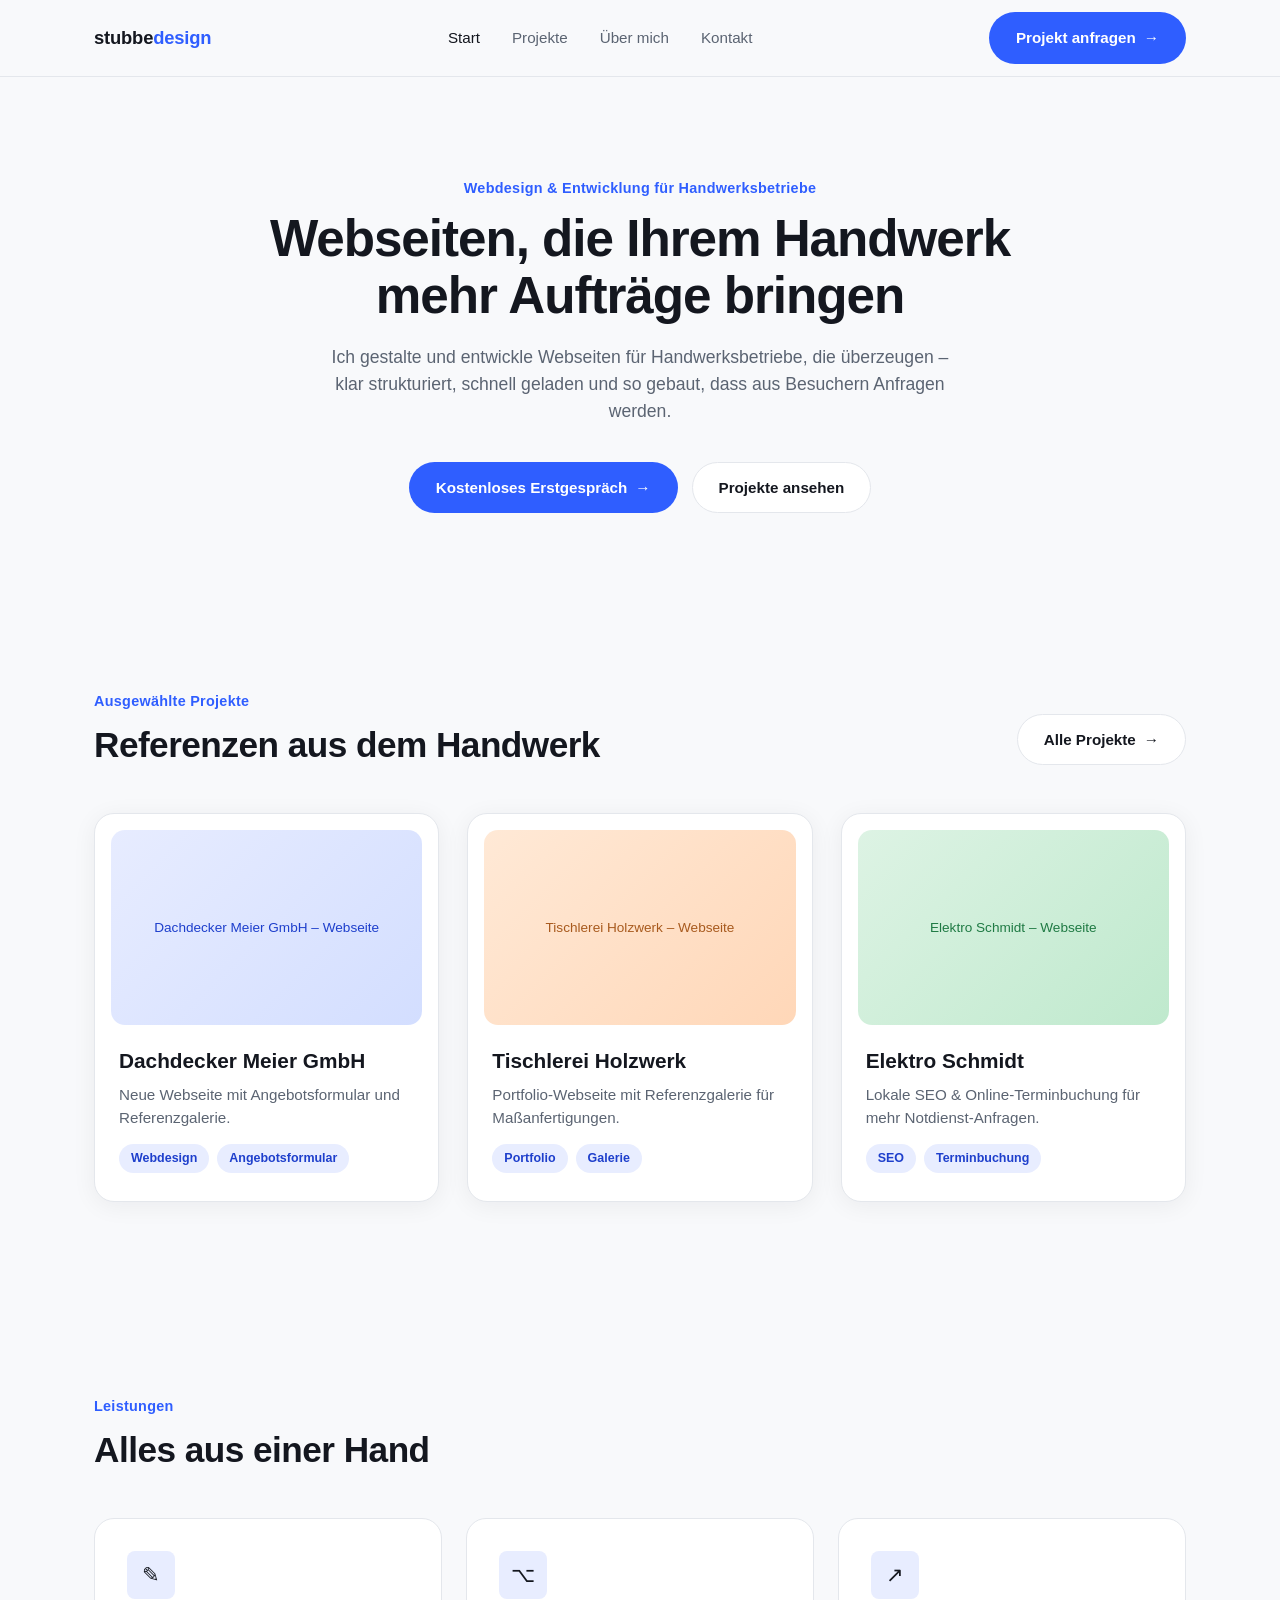
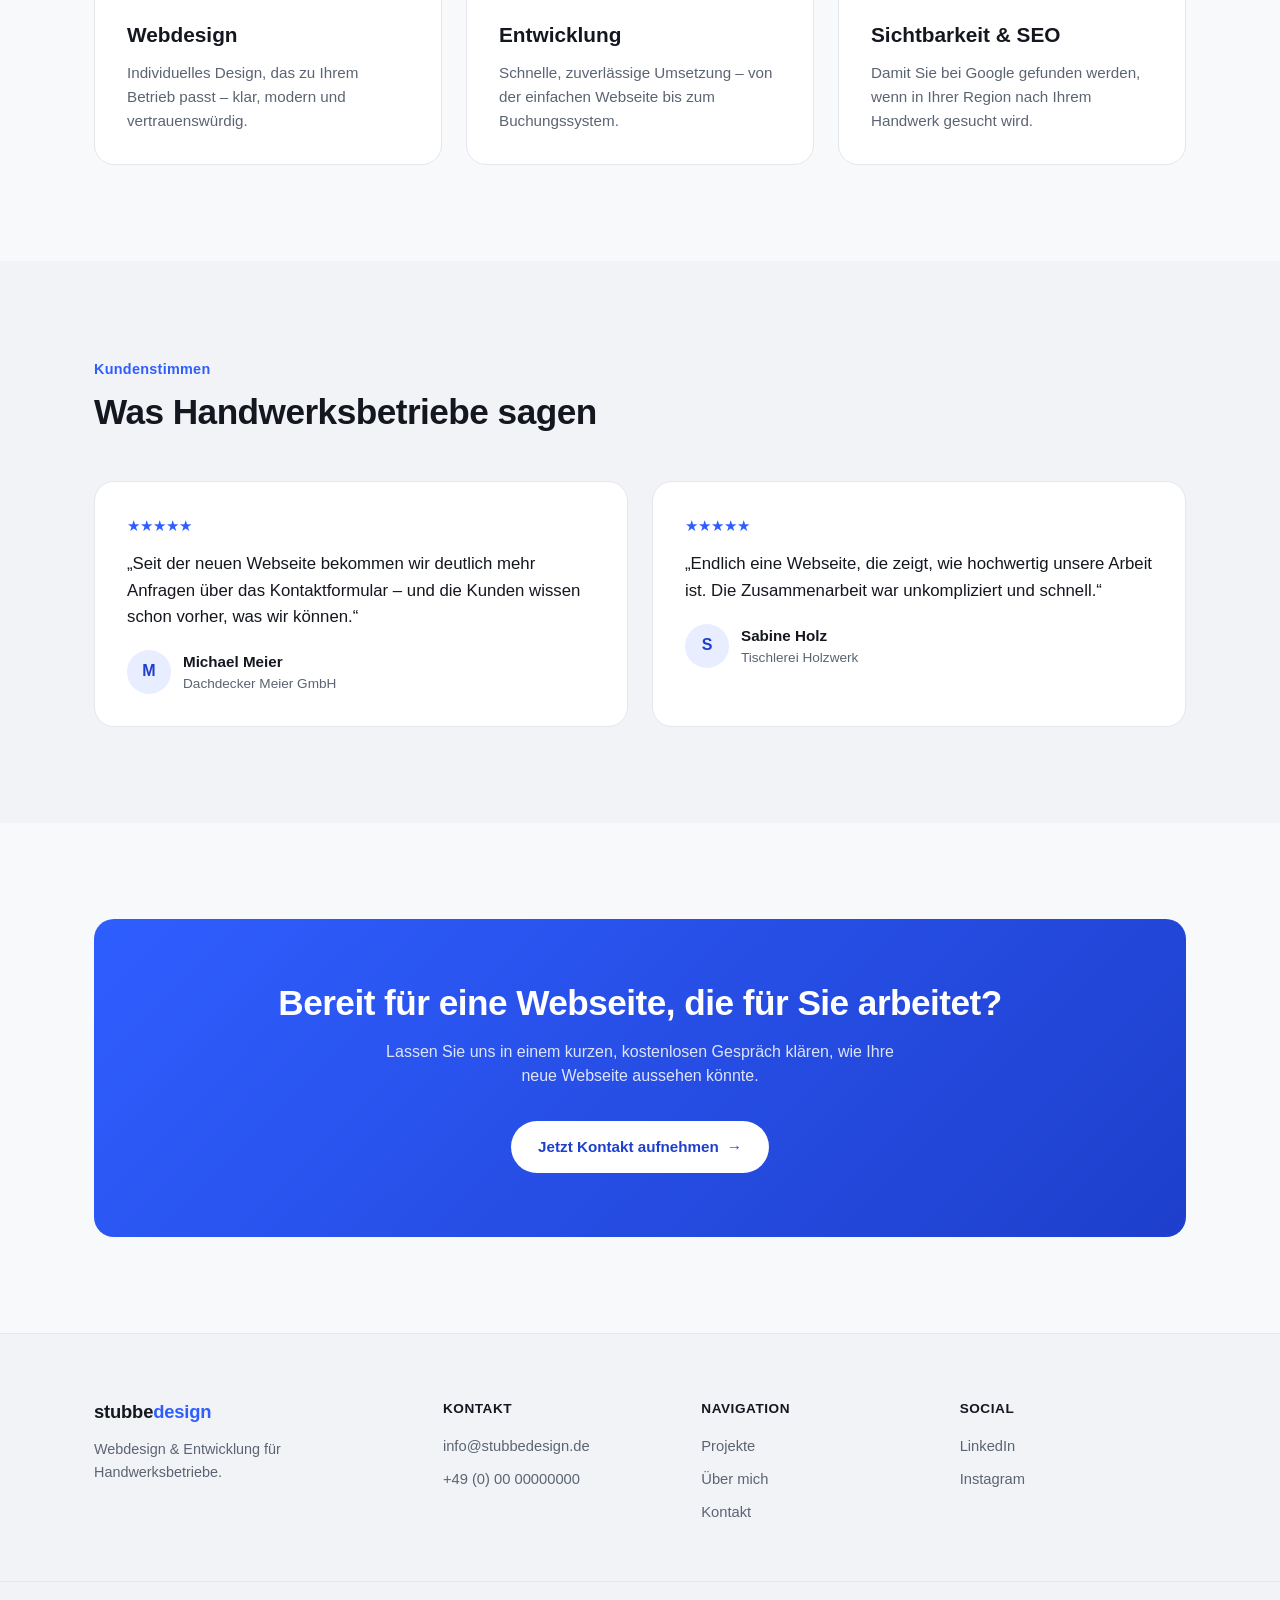
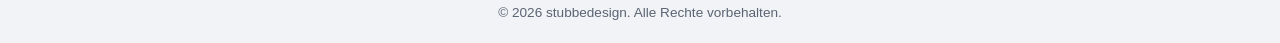
==== index.html @ 32502bb5 "Add personal portfolio website for Handwerksbetriebe Static multi-page site (Start, Projekte, Über m" ====
<!DOCTYPE html>
<html lang="de">
<head>
  <meta charset="UTF-8" />
  <meta name="viewport" content="width=device-width, initial-scale=1.0" />
  <title>stubbedesign – Webdesign & Entwicklung für Handwerksbetriebe</title>
  <meta name="description" content="Ich entwickle Webseiten, die Handwerksbetrieben mehr Anfragen und Sichtbarkeit bringen – modern, schnell und auf Ihr Handwerk zugeschnitten." />
  <link rel="stylesheet" href="css/style.css" />
</head>
<body>

  <header class="site-header">
    <div class="container header-inner">
      <a href="index.html" class="logo">stubbe<span>design</span></a>
      <nav class="main-nav" id="main-nav">
        <a href="index.html" class="active">Start</a>
        <a href="projekte.html">Projekte</a>
        <a href="ueber-mich.html">Über mich</a>
        <a href="kontakt.html">Kontakt</a>
      </nav>
      <div class="header-actions">
        <a href="kontakt.html" class="btn btn-primary btn-nav">Projekt anfragen <span class="arrow">→</span></a>
        <button class="nav-toggle" id="nav-toggle" aria-label="Menü öffnen" aria-expanded="false">
          <span></span><span></span><span></span>
        </button>
      </div>
    </div>
  </header>

  <main>

    <section class="hero">
      <div class="container">
        <span class="eyebrow">Webdesign & Entwicklung für Handwerksbetriebe</span>
        <h1>Webseiten, die Ihrem Handwerk mehr Aufträge bringen</h1>
        <p class="section-lead">
          Ich gestalte und entwickle Webseiten für Handwerksbetriebe, die überzeugen –
          klar strukturiert, schnell geladen und so gebaut, dass aus Besuchern Anfragen werden.
        </p>
        <div class="hero-actions">
          <a href="kontakt.html" class="btn btn-primary">Kostenloses Erstgespräch <span class="arrow">→</span></a>
          <a href="projekte.html" class="btn btn-secondary">Projekte ansehen</a>
        </div>
      </div>
    </section>

    <section class="portfolio">
      <div class="container">
        <div class="section-head">
          <div>
            <span class="eyebrow">Ausgewählte Projekte</span>
            <h2>Referenzen aus dem Handwerk</h2>
          </div>
          <a href="projekte.html" class="btn btn-secondary">Alle Projekte <span class="arrow">→</span></a>
        </div>

        <div class="portfolio-grid">
          <a class="project-card" href="projekte/dachdecker-meier.html">
            <div class="img-placeholder">Dachdecker Meier GmbH – Webseite</div>
            <div class="project-card-body">
              <h3>Dachdecker Meier GmbH</h3>
              <p>Neue Webseite mit Angebotsformular und Referenzgalerie.</p>
              <div class="tags"><span class="tag">Webdesign</span><span class="tag">Angebotsformular</span></div>
            </div>
          </a>
          <a class="project-card" href="projekte/tischlerei-holzwerk.html">
            <div class="img-placeholder v2">Tischlerei Holzwerk – Webseite</div>
            <div class="project-card-body">
              <h3>Tischlerei Holzwerk</h3>
              <p>Portfolio-Webseite mit Referenzgalerie für Maßanfertigungen.</p>
              <div class="tags"><span class="tag">Portfolio</span><span class="tag">Galerie</span></div>
            </div>
          </a>
          <a class="project-card" href="projekte/elektro-schmidt.html">
            <div class="img-placeholder v3">Elektro Schmidt – Webseite</div>
            <div class="project-card-body">
              <h3>Elektro Schmidt</h3>
              <p>Lokale SEO & Online-Terminbuchung für mehr Notdienst-Anfragen.</p>
              <div class="tags"><span class="tag">SEO</span><span class="tag">Terminbuchung</span></div>
            </div>
          </a>
        </div>
      </div>
    </section>

    <section class="services">
      <div class="container">
        <span class="eyebrow">Leistungen</span>
        <h2>Alles aus einer Hand</h2>
        <div class="services-grid">
          <div class="service-card">
            <div class="service-icon">✎</div>
            <h3>Webdesign</h3>
            <p>Individuelles Design, das zu Ihrem Betrieb passt – klar, modern und vertrauenswürdig.</p>
          </div>
          <div class="service-card">
            <div class="service-icon">⌥</div>
            <h3>Entwicklung</h3>
            <p>Schnelle, zuverlässige Umsetzung – von der einfachen Webseite bis zum Buchungssystem.</p>
          </div>
          <div class="service-card">
            <div class="service-icon">↗</div>
            <h3>Sichtbarkeit & SEO</h3>
            <p>Damit Sie bei Google gefunden werden, wenn in Ihrer Region nach Ihrem Handwerk gesucht wird.</p>
          </div>
        </div>
      </div>
    </section>

    <section class="testimonial-section">
      <div class="container">
        <span class="eyebrow">Kundenstimmen</span>
        <h2>Was Handwerksbetriebe sagen</h2>
        <div class="testimonial-grid">
          <div class="testimonial-card">
            <div class="testimonial-stars">★★★★★</div>
            <p class="testimonial-quote">„Seit der neuen Webseite bekommen wir deutlich mehr Anfragen über das Kontaktformular – und die Kunden wissen schon vorher, was wir können.“</p>
            <div class="testimonial-author">
              <div class="author-avatar">M</div>
              <div>
                <div class="author-name">Michael Meier</div>
                <div class="author-role">Dachdecker Meier GmbH</div>
              </div>
            </div>
          </div>
          <div class="testimonial-card">
            <div class="testimonial-stars">★★★★★</div>
            <p class="testimonial-quote">„Endlich eine Webseite, die zeigt, wie hochwertig unsere Arbeit ist. Die Zusammenarbeit war unkompliziert und schnell.“</p>
            <div class="testimonial-author">
              <div class="author-avatar">S</div>
              <div>
                <div class="author-name">Sabine Holz</div>
                <div class="author-role">Tischlerei Holzwerk</div>
              </div>
            </div>
          </div>
        </div>
      </div>
    </section>

    <section class="cta">
      <div class="container">
        <div class="cta-banner">
          <h2>Bereit für eine Webseite, die für Sie arbeitet?</h2>
          <p>Lassen Sie uns in einem kurzen, kostenlosen Gespräch klären, wie Ihre neue Webseite aussehen könnte.</p>
          <a href="kontakt.html" class="btn btn-primary">Jetzt Kontakt aufnehmen <span class="arrow">→</span></a>
        </div>
      </div>
    </section>

  </main>

  <footer class="site-footer">
    <div class="container footer-inner">
      <div class="footer-brand">
        <a href="index.html" class="logo">stubbe<span>design</span></a>
        <p>Webdesign & Entwicklung für Handwerksbetriebe.</p>
      </div>
      <div class="footer-col">
        <h4>Kontakt</h4>
        <p><a href="mailto:info@stubbedesign.de">info@stubbedesign.de</a></p>
        <p><a href="tel:+4900000000">+49 (0) 00 00000000</a></p>
      </div>
      <div class="footer-col">
        <h4>Navigation</h4>
        <p><a href="projekte.html">Projekte</a></p>
        <p><a href="ueber-mich.html">Über mich</a></p>
        <p><a href="kontakt.html">Kontakt</a></p>
      </div>
      <div class="footer-col">
        <h4>Social</h4>
        <p><a href="#">LinkedIn</a></p>
        <p><a href="#">Instagram</a></p>
      </div>
    </div>
    <div class="footer-bottom">
      <p>© 2026 stubbedesign. Alle Rechte vorbehalten.</p>
    </div>
  </footer>

  <script src="js/main.js"></script>
</body>
</html>
---- css/style.css ----
/* ---------- Reset & Variables ---------- */
*, *::before, *::after { box-sizing: border-box; }
html, body { margin: 0; padding: 0; }
body {
  font-family: -apple-system, BlinkMacSystemFont, "Segoe UI", Inter, Roboto, Helvetica, Arial, sans-serif;
  color: var(--color-text);
  background: var(--color-bg);
  line-height: 1.55;
  -webkit-font-smoothing: antialiased;
}
img { max-width: 100%; display: block; }
a { color: inherit; text-decoration: none; }
ul { list-style: none; margin: 0; padding: 0; }
h1, h2, h3, h4, p { margin: 0; }

:root {
  --color-bg: #f8f9fb;
  --color-bg-alt: #f1f3f7;
  --color-surface: #ffffff;
  --color-text: #14171f;
  --color-text-muted: #5b6472;
  --color-accent: #2f5eff;
  --color-accent-dark: #1e3fcc;
  --color-accent-soft: #e8edff;
  --color-border: #e4e7ec;
  --radius-lg: 20px;
  --radius-md: 14px;
  --radius-sm: 8px;
  --shadow-card: 0 4px 24px rgba(20, 23, 31, 0.06);
  --shadow-card-hover: 0 10px 32px rgba(20, 23, 31, 0.1);
  --container-width: 1140px;
}

.container {
  width: 100%;
  max-width: var(--container-width);
  margin: 0 auto;
  padding: 0 24px;
}

section { padding: 96px 0; }
@media (max-width: 768px) {
  section { padding: 64px 0; }
}

.eyebrow {
  display: inline-block;
  color: var(--color-accent);
  font-weight: 600;
  font-size: 0.9rem;
  letter-spacing: 0.02em;
  margin-bottom: 12px;
}

h1 { font-size: 3.2rem; font-weight: 800; letter-spacing: -0.02em; line-height: 1.1; }
h2 { font-size: 2.2rem; font-weight: 800; letter-spacing: -0.015em; line-height: 1.15; }
h3 { font-size: 1.3rem; font-weight: 700; }
.section-lead {
  color: var(--color-text-muted);
  font-size: 1.1rem;
  max-width: 640px;
}
@media (max-width: 768px) {
  h1 { font-size: 2.2rem; }
  h2 { font-size: 1.7rem; }
}

/* ---------- Buttons ---------- */
.btn {
  display: inline-flex;
  align-items: center;
  gap: 8px;
  padding: 13px 26px;
  border-radius: 999px;
  font-weight: 600;
  font-size: 0.95rem;
  border: 1px solid transparent;
  cursor: pointer;
  transition: transform 0.15s ease, box-shadow 0.15s ease, background 0.15s ease;
}
.btn-primary {
  background: var(--color-accent);
  color: #fff;
}
.btn-primary:hover { background: var(--color-accent-dark); transform: translateY(-1px); }
.btn-secondary {
  background: var(--color-surface);
  color: var(--color-text);
  border-color: var(--color-border);
}
.btn-secondary:hover { border-color: var(--color-accent); color: var(--color-accent); }
.btn .arrow { transition: transform 0.15s ease; }
.btn:hover .arrow { transform: translateX(3px); }

/* ---------- Header ---------- */
.site-header {
  position: sticky;
  top: 0;
  z-index: 50;
  background: rgba(248, 249, 251, 0.92);
  backdrop-filter: blur(8px);
  border-bottom: 1px solid var(--color-border);
}
.header-inner {
  display: flex;
  align-items: center;
  justify-content: space-between;
  gap: 24px;
  height: 76px;
}
.logo {
  font-size: 1.15rem;
  font-weight: 800;
  letter-spacing: -0.01em;
}
.logo span { color: var(--color-accent); }
.main-nav {
  display: flex;
  gap: 32px;
  align-items: center;
}
.main-nav a {
  font-weight: 500;
  color: var(--color-text-muted);
  font-size: 0.95rem;
  transition: color 0.15s ease;
}
.main-nav a:hover, .main-nav a.active { color: var(--color-text); }
.header-actions { display: flex; align-items: center; gap: 16px; }
.nav-toggle {
  display: none;
  flex-direction: column;
  gap: 5px;
  background: none;
  border: none;
  padding: 8px;
  cursor: pointer;
}
.nav-toggle span {
  width: 22px;
  height: 2px;
  background: var(--color-text);
  border-radius: 2px;
}

@media (max-width: 860px) {
  .main-nav {
    position: absolute;
    top: 76px;
    left: 0;
    right: 0;
    background: var(--color-surface);
    border-bottom: 1px solid var(--color-border);
    flex-direction: column;
    align-items: flex-start;
    padding: 20px 24px;
    gap: 18px;
    display: none;
  }
  .main-nav.open { display: flex; }
  .nav-toggle { display: flex; }
  .btn-nav { display: none; }
}

/* ---------- Hero ---------- */
.hero {
  padding: 100px 0 80px;
  text-align: center;
}
.hero .eyebrow { display: block; }
.hero h1 { max-width: 780px; margin: 0 auto 20px; }
.hero .section-lead { margin: 0 auto 36px; text-align: center; }
.hero-actions {
  display: flex;
  gap: 14px;
  justify-content: center;
  flex-wrap: wrap;
}
.hero-page {
  padding: 72px 0 56px;
  text-align: left;
}
.hero-page h1 { max-width: 720px; }

/* ---------- Placeholder images ---------- */
.img-placeholder {
  aspect-ratio: 16 / 10;
  border-radius: var(--radius-md);
  background: linear-gradient(135deg, #e7ecff, #d3deff);
  display: flex;
  align-items: center;
  justify-content: center;
  text-align: center;
  padding: 16px;
  color: var(--color-accent-dark);
  font-size: 0.85rem;
  font-weight: 500;
  position: relative;
  overflow: hidden;
}
.img-placeholder.v2 { background: linear-gradient(135deg, #ffe9d6, #ffd7b8); color: #a85a1e; }
.img-placeholder.v3 { background: linear-gradient(135deg, #ddf3e4, #bfe9cd); color: #1f7a44; }
.img-placeholder.v4 { background: linear-gradient(135deg, #ffe0ec, #ffc4dc); color: #a11856; }
.img-placeholder.tall { aspect-ratio: 4 / 5; }
.img-placeholder.wide { aspect-ratio: 21 / 9; }

/* ---------- Portfolio grid ---------- */
.portfolio-grid {
  display: grid;
  grid-template-columns: repeat(3, 1fr);
  gap: 28px;
  margin-top: 48px;
}
@media (max-width: 960px) { .portfolio-grid { grid-template-columns: repeat(2, 1fr); } }
@media (max-width: 640px) { .portfolio-grid { grid-template-columns: 1fr; } }

.project-card {
  background: var(--color-surface);
  border-radius: var(--radius-lg);
  padding: 16px;
  border: 1px solid var(--color-border);
  box-shadow: var(--shadow-card);
  transition: box-shadow 0.2s ease, transform 0.2s ease;
  display: flex;
  flex-direction: column;
  gap: 16px;
}
.project-card:hover { box-shadow: var(--shadow-card-hover); transform: translateY(-3px); }
.project-card-body { padding: 4px 8px 12px; }
.project-card h3 { margin-bottom: 6px; }
.project-card p { color: var(--color-text-muted); font-size: 0.95rem; }
.tags { display: flex; flex-wrap: wrap; gap: 8px; margin-top: 14px; }
.tag {
  background: var(--color-accent-soft);
  color: var(--color-accent-dark);
  font-size: 0.78rem;
  font-weight: 600;
  padding: 5px 12px;
  border-radius: 999px;
}

/* ---------- Section headers ---------- */
.section-head {
  display: flex;
  align-items: flex-end;
  justify-content: space-between;
  gap: 24px;
  flex-wrap: wrap;
}

/* ---------- Services ---------- */
.services-grid {
  display: grid;
  grid-template-columns: repeat(3, 1fr);
  gap: 24px;
  margin-top: 48px;
}
@media (max-width: 860px) { .services-grid { grid-template-columns: 1fr; } }
.service-card {
  background: var(--color-surface);
  border: 1px solid var(--color-border);
  border-radius: var(--radius-lg);
  padding: 32px;
}
.service-icon {
  width: 48px;
  height: 48px;
  border-radius: var(--radius-sm);
  background: var(--color-accent-soft);
  display: flex;
  align-items: center;
  justify-content: center;
  font-size: 1.3rem;
  margin-bottom: 20px;
}
.service-card h3 { margin-bottom: 10px; }
.service-card p { color: var(--color-text-muted); font-size: 0.95rem; }

/* ---------- Testimonial ---------- */
.testimonial-section { background: var(--color-bg-alt); }
.testimonial-grid {
  display: grid;
  grid-template-columns: repeat(2, 1fr);
  gap: 24px;
  margin-top: 48px;
}
@media (max-width: 768px) { .testimonial-grid { grid-template-columns: 1fr; } }
.testimonial-card {
  background: var(--color-surface);
  border-radius: var(--radius-lg);
  border: 1px solid var(--color-border);
  padding: 32px;
}
.testimonial-stars { color: var(--color-accent); font-size: 0.95rem; margin-bottom: 14px; }
.testimonial-quote { font-size: 1.05rem; margin-bottom: 20px; }
.testimonial-author { display: flex; align-items: center; gap: 12px; }
.author-avatar {
  width: 44px;
  height: 44px;
  border-radius: 50%;
  background: var(--color-accent-soft);
  color: var(--color-accent-dark);
  font-weight: 700;
  display: flex;
  align-items: center;
  justify-content: center;
}
.author-name { font-weight: 700; font-size: 0.95rem; }
.author-role { color: var(--color-text-muted); font-size: 0.85rem; }

/* ---------- CTA banner ---------- */
.cta-banner {
  background: linear-gradient(135deg, var(--color-accent), var(--color-accent-dark));
  border-radius: var(--radius-lg);
  padding: 64px 48px;
  text-align: center;
  color: #fff;
}
.cta-banner h2 { color: #fff; margin-bottom: 16px; }
.cta-banner p { color: rgba(255,255,255,0.85); max-width: 520px; margin: 0 auto 32px; }
.cta-banner .btn-primary { background: #fff; color: var(--color-accent-dark); }
.cta-banner .btn-primary:hover { background: #f1f3f7; }

/* ---------- About page ---------- */
.about-grid {
  display: grid;
  grid-template-columns: 340px 1fr;
  gap: 56px;
  align-items: start;
}
@media (max-width: 860px) { .about-grid { grid-template-columns: 1fr; } }
.about-text > * + * { margin-top: 20px; }
.about-text p { color: var(--color-text-muted); }
.skills-list { display: flex; flex-wrap: wrap; gap: 10px; margin-top: 12px; }

/* ---------- Project detail ---------- */
.project-meta {
  display: grid;
  grid-template-columns: repeat(3, 1fr);
  gap: 24px;
  margin: 40px 0 8px;
  padding: 28px 0;
  border-top: 1px solid var(--color-border);
  border-bottom: 1px solid var(--color-border);
}
@media (max-width: 640px) { .project-meta { grid-template-columns: 1fr; gap: 20px; } }
.project-meta-item h4 {
  font-size: 0.8rem;
  text-transform: uppercase;
  letter-spacing: 0.04em;
  color: var(--color-text-muted);
  margin-bottom: 6px;
  font-weight: 700;
}
.project-body { max-width: 760px; margin: 48px auto 0; }
.project-body h2 { margin-top: 48px; margin-bottom: 16px; }
.project-body h2:first-child { margin-top: 0; }
.project-body p { color: var(--color-text-muted); margin-bottom: 16px; }
.project-gallery {
  display: grid;
  grid-template-columns: repeat(2, 1fr);
  gap: 20px;
  margin: 32px 0;
}
@media (max-width: 640px) { .project-gallery { grid-template-columns: 1fr; } }
.back-link {
  display: inline-flex;
  align-items: center;
  gap: 8px;
  color: var(--color-accent);
  font-weight: 600;
  margin-bottom: 24px;
}

/* ---------- Contact page ---------- */
.contact-grid {
  display: grid;
  grid-template-columns: 1fr 1fr;
  gap: 56px;
}
@media (max-width: 860px) { .contact-grid { grid-template-columns: 1fr; } }
.contact-info-item { display: flex; gap: 16px; margin-bottom: 28px; }
.contact-icon {
  width: 44px; height: 44px; flex-shrink: 0;
  border-radius: var(--radius-sm);
  background: var(--color-accent-soft);
  color: var(--color-accent-dark);
  display: flex; align-items: center; justify-content: center;
  font-size: 1.1rem;
}
.contact-info-item h4 { margin-bottom: 4px; }
.contact-info-item p, .contact-info-item a { color: var(--color-text-muted); }

.form-field { margin-bottom: 20px; }
.form-field label { display: block; font-weight: 600; font-size: 0.9rem; margin-bottom: 8px; }
.form-field input, .form-field textarea {
  width: 100%;
  padding: 13px 16px;
  border-radius: var(--radius-sm);
  border: 1px solid var(--color-border);
  background: var(--color-surface);
  font-family: inherit;
  font-size: 0.95rem;
  color: var(--color-text);
}
.form-field input:focus, .form-field textarea:focus {
  outline: none;
  border-color: var(--color-accent);
}
.form-note {
  font-size: 0.85rem;
  color: var(--color-text-muted);
  margin-top: 12px;
}

/* ---------- Footer ---------- */
.site-footer { background: var(--color-bg-alt); border-top: 1px solid var(--color-border); padding-top: 64px; }
.footer-inner {
  display: grid;
  grid-template-columns: 1.4fr 1fr 1fr 1fr;
  gap: 32px;
  padding-bottom: 48px;
}
@media (max-width: 768px) { .footer-inner { grid-template-columns: 1fr 1fr; } }
.footer-brand p { color: var(--color-text-muted); margin-top: 12px; font-size: 0.9rem; max-width: 260px; }
.footer-col h4 { font-size: 0.85rem; text-transform: uppercase; letter-spacing: 0.04em; margin-bottom: 16px; }
.footer-col p { margin-bottom: 10px; font-size: 0.92rem; }
.footer-col a { color: var(--color-text-muted); }
.footer-col a:hover { color: var(--color-accent); }
.footer-bottom {
  border-top: 1px solid var(--color-border);
  padding: 20px 24px;
  text-align: center;
  color: var(--color-text-muted);
  font-size: 0.85rem;
}
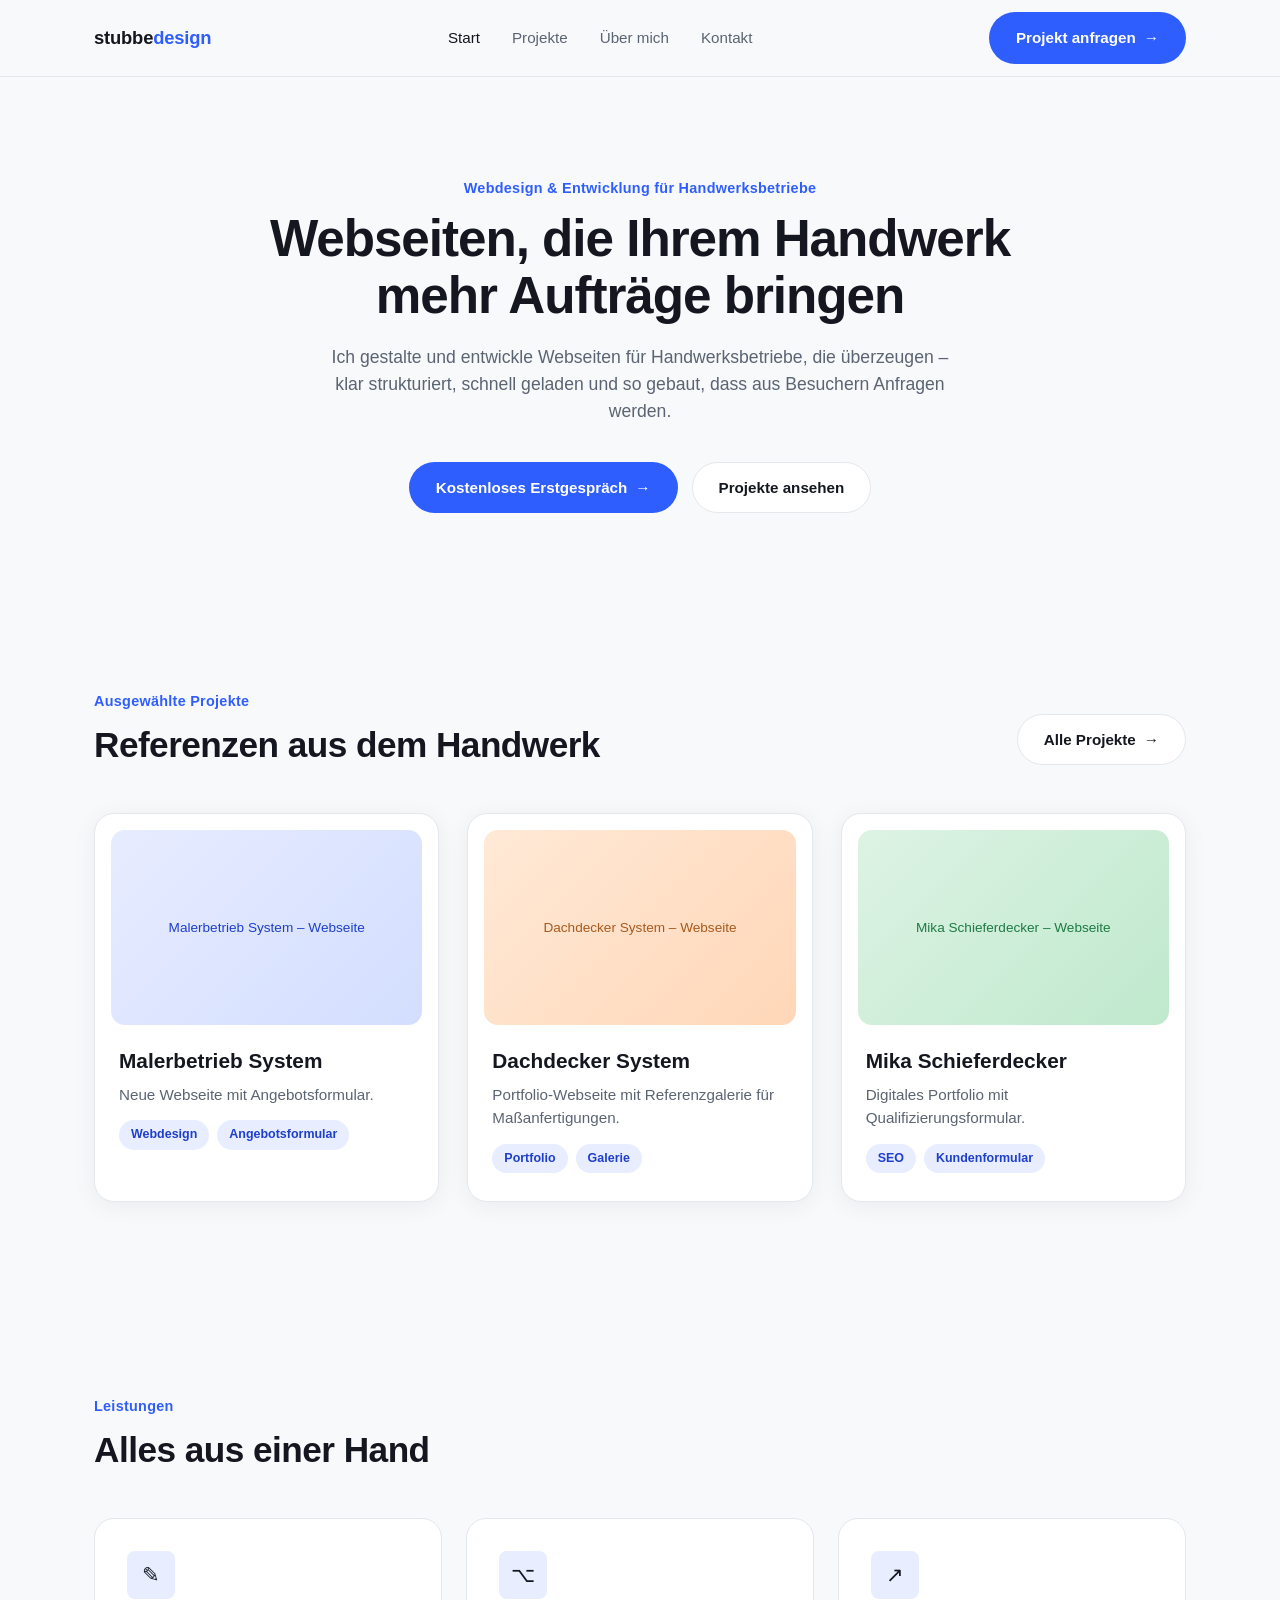
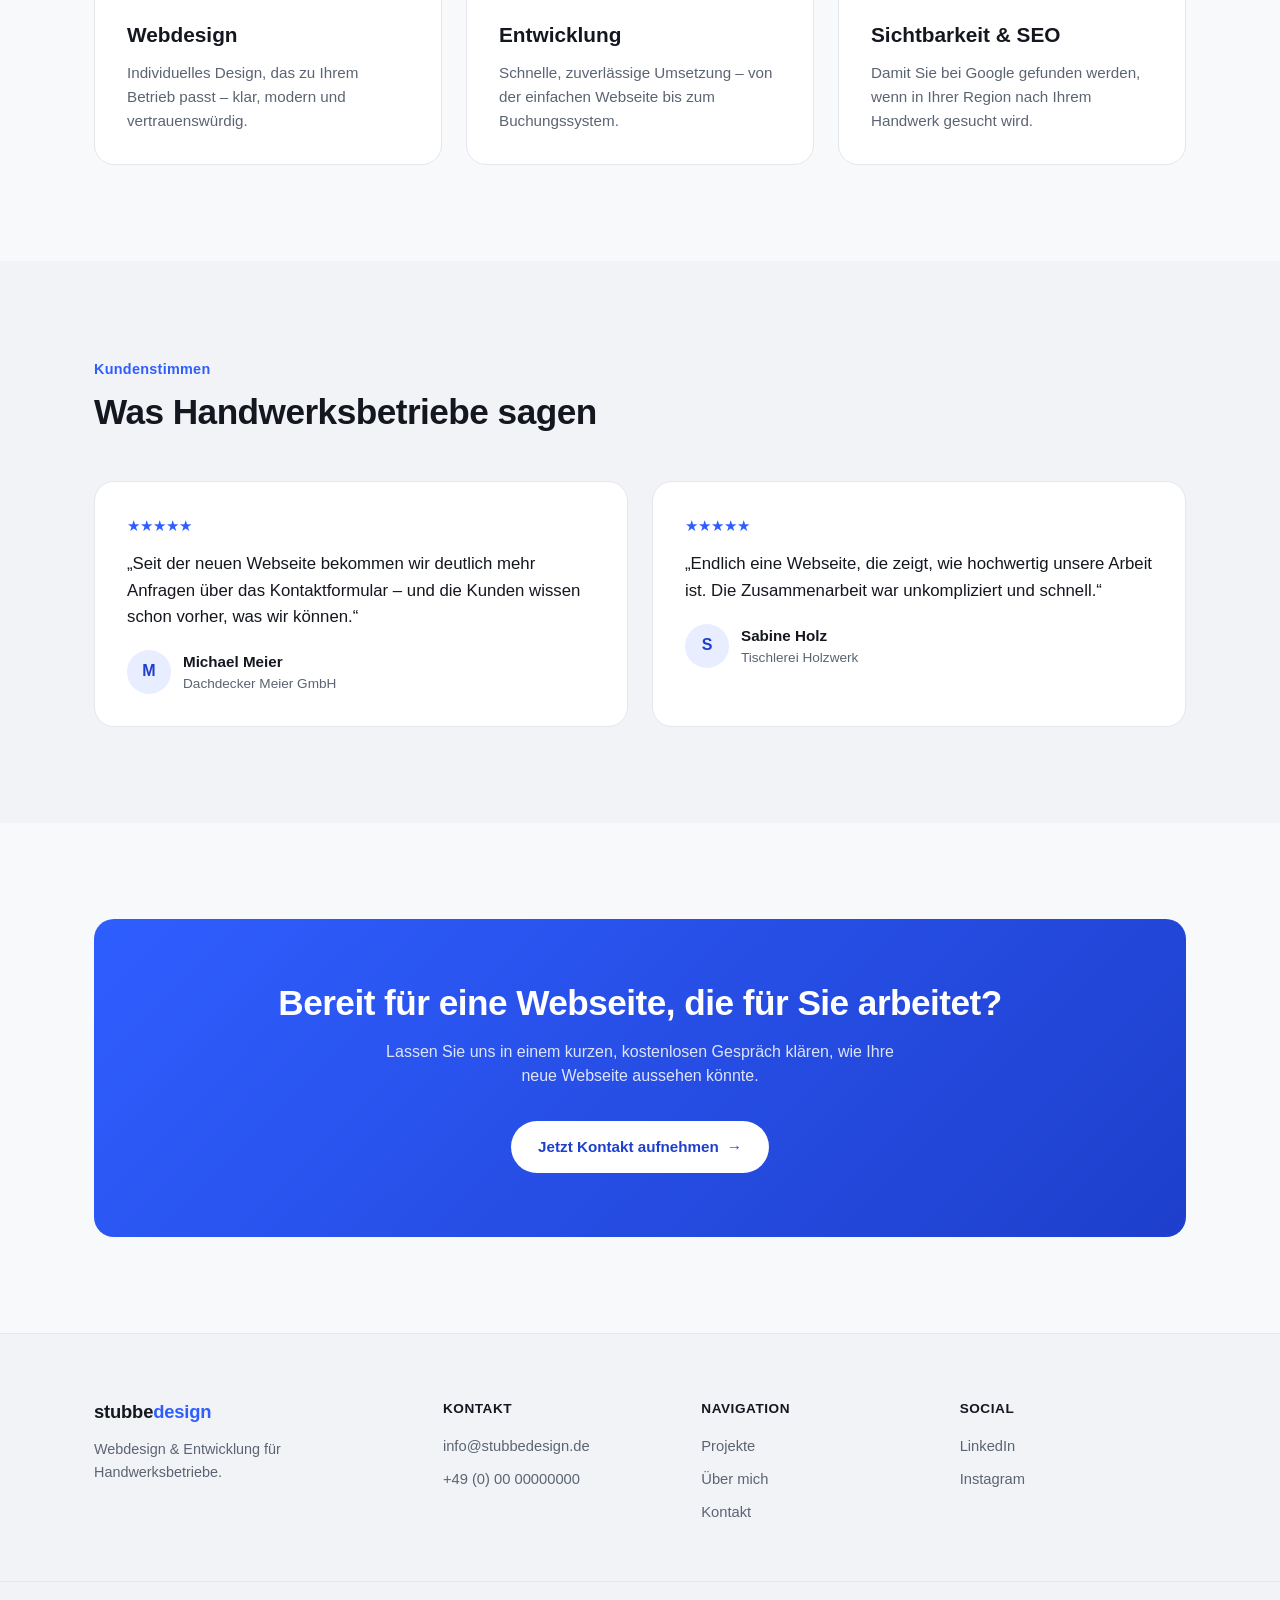
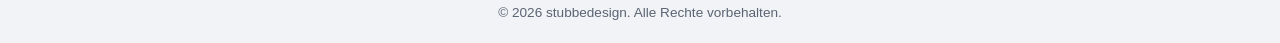
==== commit ae02fccc: "Update index.html" ====
--- a/index.html
+++ b/index.html
@@ -11,12 +11,12 @@
 
   <header class="site-header">
     <div class="container header-inner">
-      <a href="index.html" class="logo">stubbe<span>design</span></a>
+      <a href="/" class="logo">stubbe<span>design</span></a>
       <nav class="main-nav" id="main-nav">
-        <a href="index.html" class="active">Start</a>
-        <a href="projekte.html">Projekte</a>
-        <a href="ueber-mich.html">Über mich</a>
-        <a href="kontakt.html">Kontakt</a>
+        <a href="/" class="active">Start</a>
+        <a href="/projekte">Projekte</a>
+        <a href="/ueber-mich">Über mich</a>
+        <a href="/kontakt">Kontakt</a>
       </nav>
       <div class="header-actions">
         <a href="kontakt.html" class="btn btn-primary btn-nav">Projekt anfragen <span class="arrow">→</span></a>
@@ -56,27 +56,27 @@
 
         <div class="portfolio-grid">
           <a class="project-card" href="projekte/dachdecker-meier.html">
-            <div class="img-placeholder">Dachdecker Meier GmbH – Webseite</div>
+            <div class="img-placeholder">Malerbetrieb System – Webseite</div>
             <div class="project-card-body">
-              <h3>Dachdecker Meier GmbH</h3>
-              <p>Neue Webseite mit Angebotsformular und Referenzgalerie.</p>
+              <h3>Malerbetrieb System</h3>
+              <p>Neue Webseite mit Angebotsformular.</p>
               <div class="tags"><span class="tag">Webdesign</span><span class="tag">Angebotsformular</span></div>
             </div>
           </a>
           <a class="project-card" href="projekte/tischlerei-holzwerk.html">
-            <div class="img-placeholder v2">Tischlerei Holzwerk – Webseite</div>
+            <div class="img-placeholder v2">Dachdecker System – Webseite</div>
             <div class="project-card-body">
-              <h3>Tischlerei Holzwerk</h3>
+              <h3>Dachdecker System</h3>
               <p>Portfolio-Webseite mit Referenzgalerie für Maßanfertigungen.</p>
               <div class="tags"><span class="tag">Portfolio</span><span class="tag">Galerie</span></div>
             </div>
           </a>
           <a class="project-card" href="projekte/elektro-schmidt.html">
-            <div class="img-placeholder v3">Elektro Schmidt – Webseite</div>
+            <div class="img-placeholder v3">Mika Schieferdecker – Webseite</div>
             <div class="project-card-body">
-              <h3>Elektro Schmidt</h3>
-              <p>Lokale SEO & Online-Terminbuchung für mehr Notdienst-Anfragen.</p>
-              <div class="tags"><span class="tag">SEO</span><span class="tag">Terminbuchung</span></div>
+              <h3>Mika Schieferdecker</h3>
+              <p>Digitales Portfolio mit Qualifizierungsformular.</p>
+              <div class="tags"><span class="tag">SEO</span><span class="tag">Kundenformular</span></div>
             </div>
           </a>
         </div>
--- a/css/style.css
+++ b/css/style.css
@@ -29,6 +29,20 @@
   --shadow-card: 0 4px 24px rgba(20, 23, 31, 0.06);
   --shadow-card-hover: 0 10px 32px rgba(20, 23, 31, 0.1);
   --container-width: 1140px;
+}
+
+.portrait-photo {
+  padding: 0 !important;
+  overflow: hidden;
+  background: none !important;
+  border: none !important;
+}
+
+.portrait-image {
+  width: 100%;
+  height: 100%;
+  object-fit: cover; /* Sorgt dafür, dass das Bild proportional skaliert und den Raum perfekt füllt */
+  display: block;
 }
 
 .container {
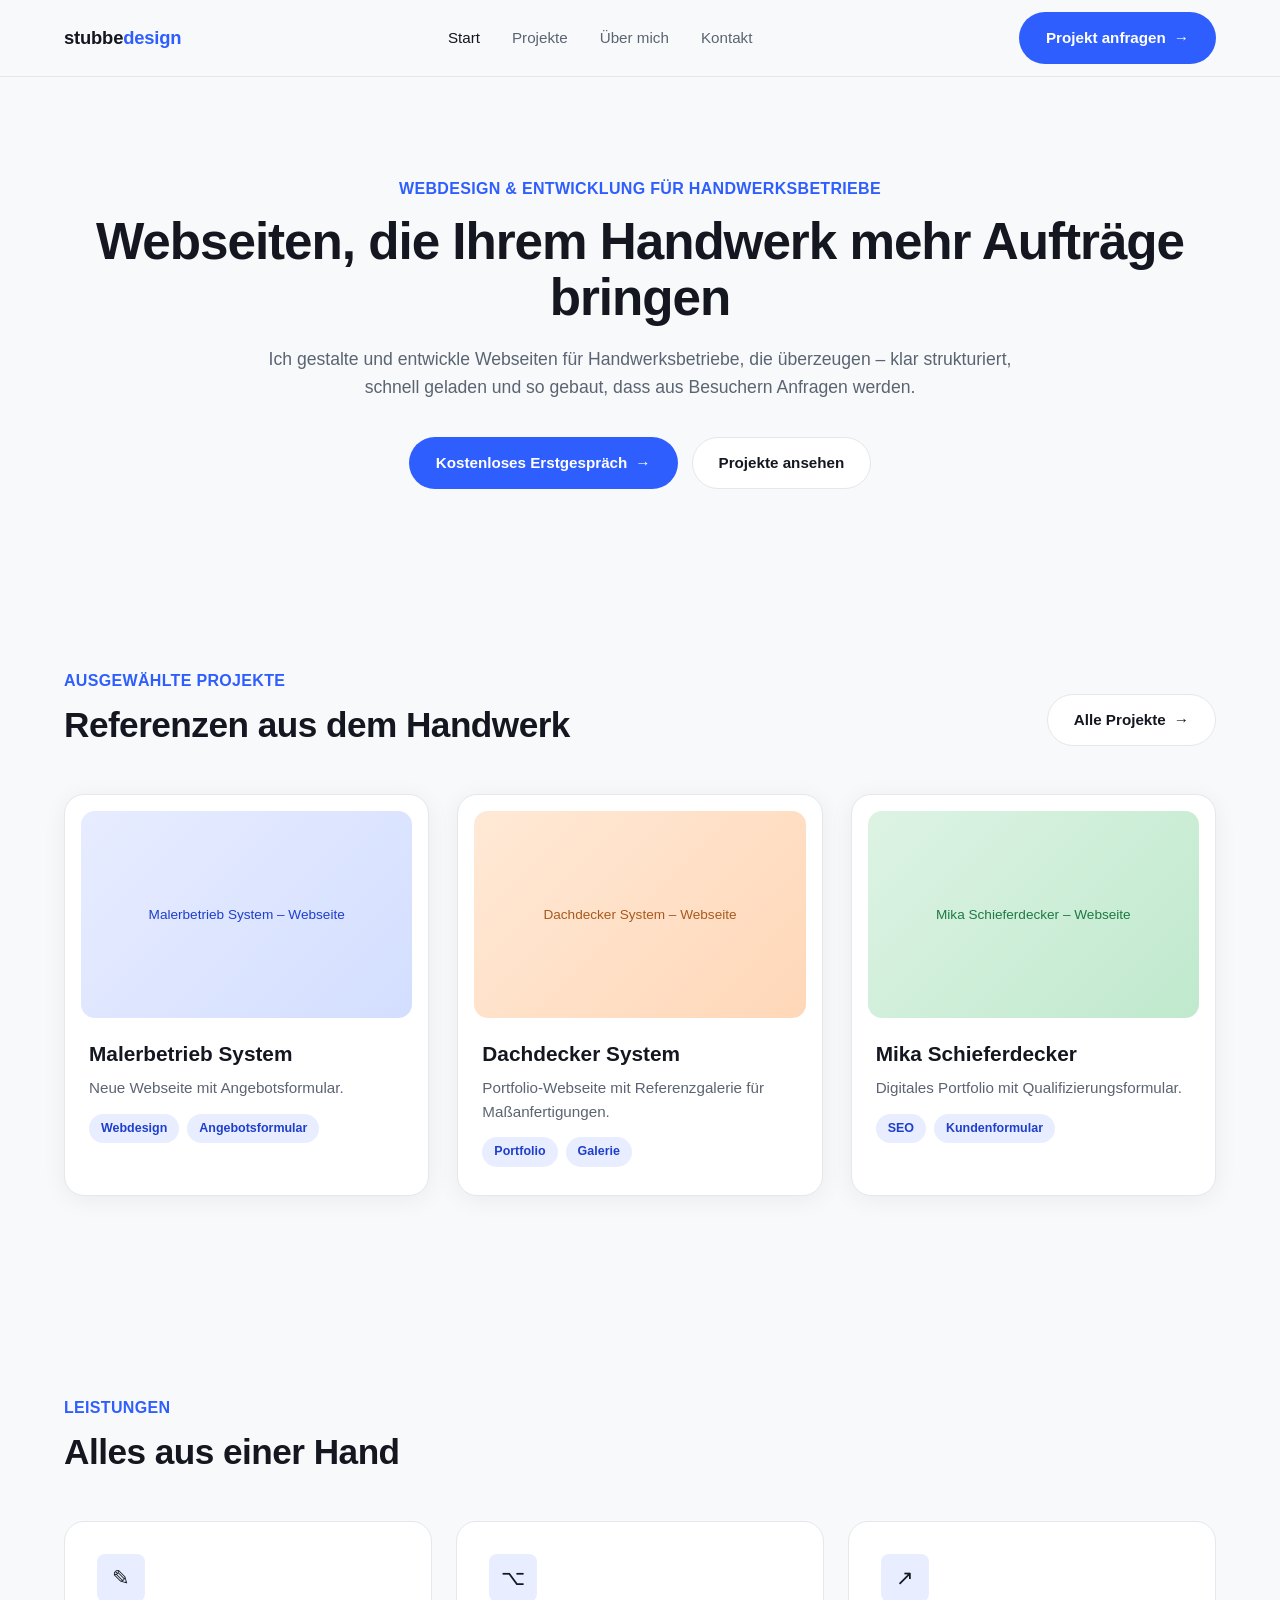
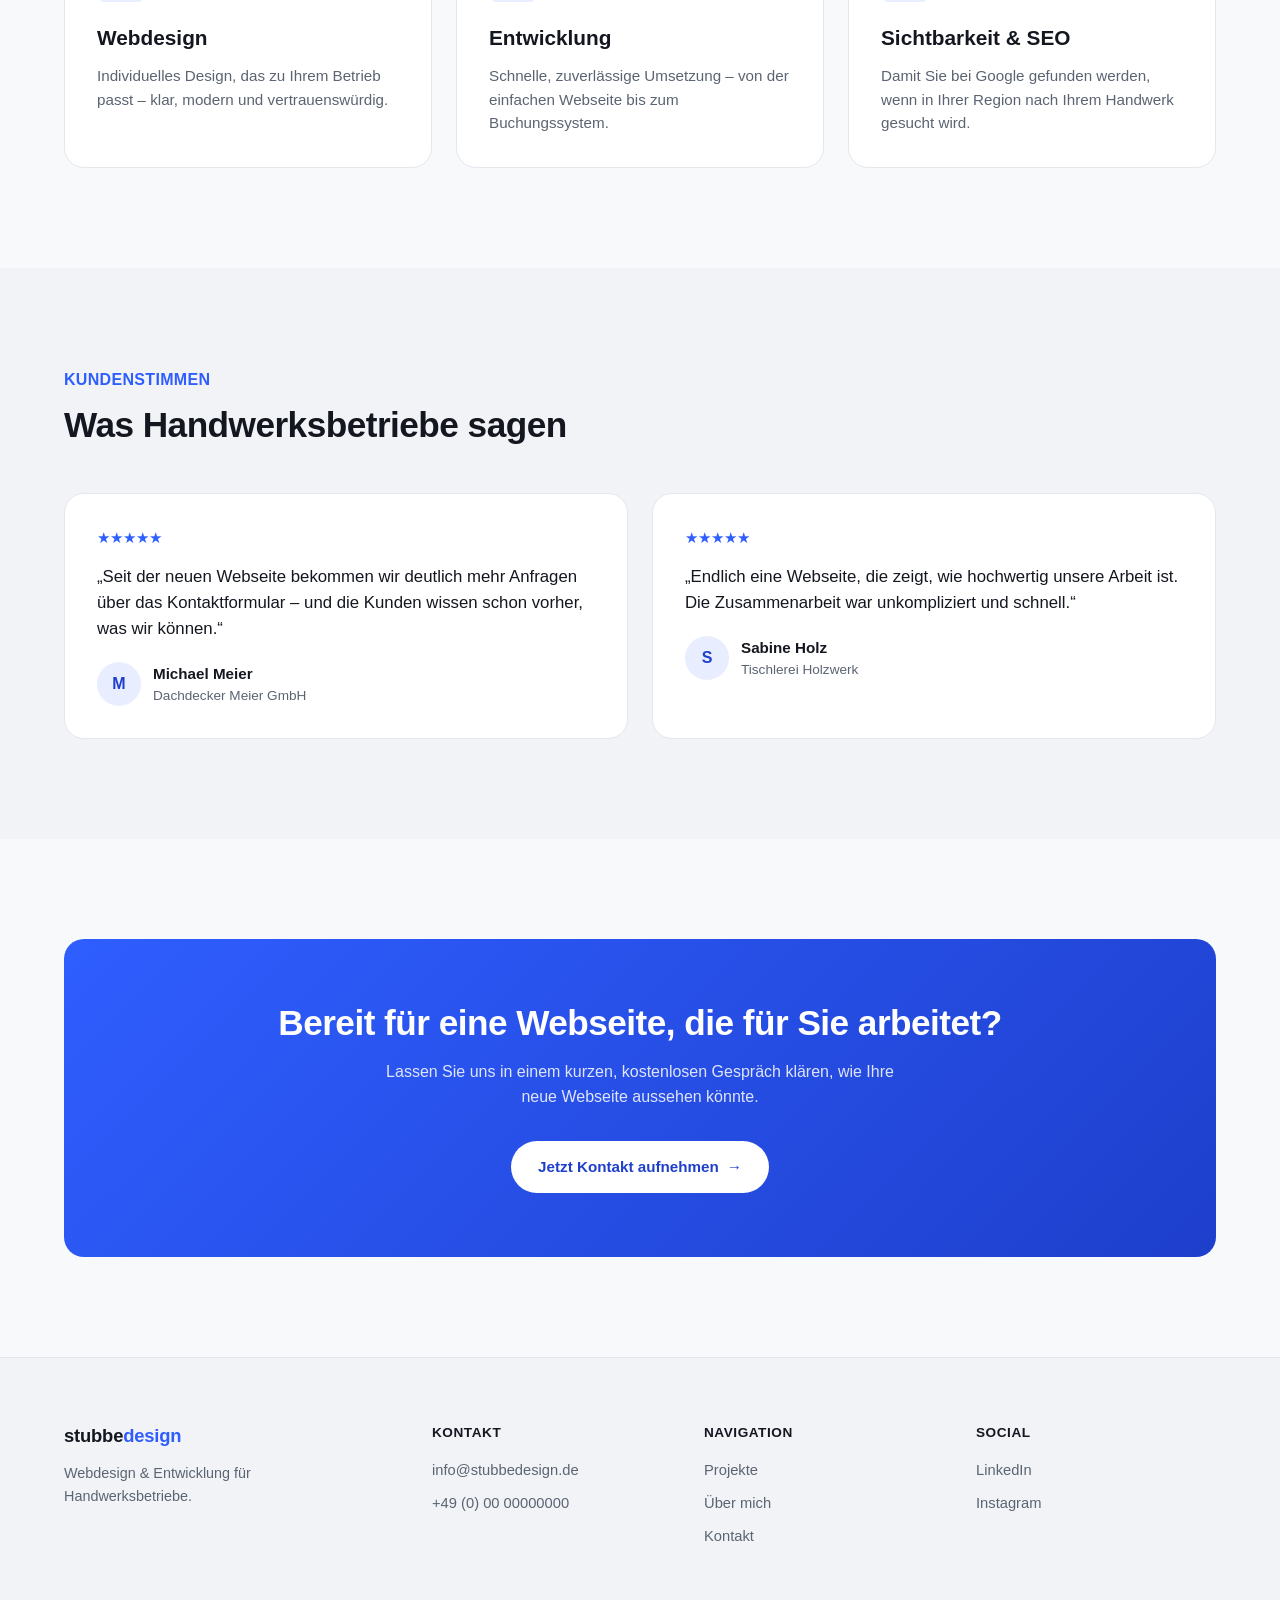
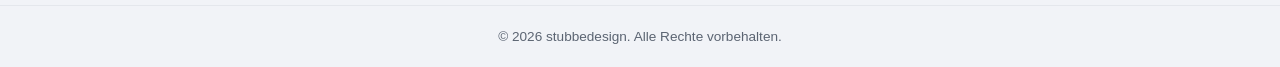
==== commit e8f6977f: "Update index.html" ====
--- a/index.html
+++ b/index.html
@@ -178,6 +178,6 @@
     </div>
   </footer>
 
-  <script src="js/main.js"></script>
+  <script src="/js/main.js"></script>
 </body>
 </html>
--- a/css/style.css
+++ b/css/style.css
@@ -37,46 +37,39 @@
   background: none !important;
   border: none !important;
 }
-
 .portrait-image {
   width: 100%;
   height: 100%;
-  object-fit: cover; /* Sorgt dafür, dass das Bild proportional skaliert und den Raum perfekt füllt */
+  object-fit: cover;
   display: block;
 }
 
 .container {
   width: 100%;
-  max-width: var(--container-width);
+  max-width: 1200px;
   margin: 0 auto;
   padding: 0 24px;
 }
 
-section { padding: 96px 0; }
-@media (max-width: 768px) {
-  section { padding: 64px 0; }
-}
+section { padding: 100px 0; }
 
 .eyebrow {
   display: inline-block;
+  text-transform: uppercase;
   color: var(--color-accent);
   font-weight: 600;
-  font-size: 0.9rem;
+  font-size: 16px;
   letter-spacing: 0.02em;
   margin-bottom: 12px;
 }
 
-h1 { font-size: 3.2rem; font-weight: 800; letter-spacing: -0.02em; line-height: 1.1; }
+h1 { font-size: 3.2rem; font-weight: 800; letter-spacing: -0.02em; line-height: 1.1; margin-bottom: 15px; }
 h2 { font-size: 2.2rem; font-weight: 800; letter-spacing: -0.015em; line-height: 1.15; }
 h3 { font-size: 1.3rem; font-weight: 700; }
 .section-lead {
   color: var(--color-text-muted);
   font-size: 1.1rem;
-  max-width: 640px;
-}
-@media (max-width: 768px) {
-  h1 { font-size: 2.2rem; }
-  h2 { font-size: 1.7rem; }
+  max-width: 800px;
 }
 
 /* ---------- Buttons ---------- */
@@ -92,10 +85,7 @@
   cursor: pointer;
   transition: transform 0.15s ease, box-shadow 0.15s ease, background 0.15s ease;
 }
-.btn-primary {
-  background: var(--color-accent);
-  color: #fff;
-}
+.btn-primary { background: var(--color-accent); color: #fff; }
 .btn-primary:hover { background: var(--color-accent-dark); transform: translateY(-1px); }
 .btn-secondary {
   background: var(--color-surface);
@@ -122,17 +112,9 @@
   gap: 24px;
   height: 76px;
 }
-.logo {
-  font-size: 1.15rem;
-  font-weight: 800;
-  letter-spacing: -0.01em;
-}
+.logo { font-size: 1.15rem; font-weight: 800; letter-spacing: -0.01em; }
 .logo span { color: var(--color-accent); }
-.main-nav {
-  display: flex;
-  gap: 32px;
-  align-items: center;
-}
+.main-nav { display: flex; gap: 32px; align-items: center; }
 .main-nav a {
   font-weight: 500;
   color: var(--color-text-muted);
@@ -150,13 +132,265 @@
   padding: 8px;
   cursor: pointer;
 }
-.nav-toggle span {
-  width: 22px;
-  height: 2px;
-  background: var(--color-text);
-  border-radius: 2px;
-}
-
+.nav-toggle span { width: 22px; height: 2px; background: var(--color-text); border-radius: 2px; }
+
+/* ---------- Hero ---------- */
+.hero { padding: 100px 0 80px; text-align: center; }
+.hero .eyebrow { display: block; }
+.hero h1 { max-width: 1200px; margin: 0 auto 20px; }
+.hero .section-lead { margin: 0 auto 36px; text-align: center; }
+.hero-actions { display: flex; gap: 14px; justify-content: center; flex-wrap: wrap; }
+.hero-page { padding: 72px 0 56px; text-align: left; }
+.hero-page h1 { max-width: 1200px; }
+
+/* ---------- Placeholder images ---------- */
+.img-placeholder {
+  aspect-ratio: 16 / 10;
+  border-radius: var(--radius-md);
+  background: linear-gradient(135deg, #e7ecff, #d3deff);
+  display: flex;
+  align-items: center;
+  justify-content: center;
+  text-align: center;
+  padding: 16px;
+  color: var(--color-accent-dark);
+  font-size: 0.85rem;
+  font-weight: 500;
+  position: relative;
+  overflow: hidden;
+}
+.img-placeholder.v2 { background: linear-gradient(135deg, #ffe9d6, #ffd7b8); color: #a85a1e; }
+.img-placeholder.v3 { background: linear-gradient(135deg, #ddf3e4, #bfe9cd); color: #1f7a44; }
+.img-placeholder.v4 { background: linear-gradient(135deg, #ffe0ec, #ffc4dc); color: #a11856; }
+.img-placeholder.tall { aspect-ratio: 4 / 5; }
+.img-placeholder.wide { aspect-ratio: 21 / 9; }
+
+/* ---------- Portfolio grid ---------- */
+.portfolio-grid {
+  display: grid;
+  grid-template-columns: repeat(3, 1fr);
+  gap: 28px;
+  margin-top: 48px;
+}
+
+.project-card {
+  background: var(--color-surface);
+  border-radius: var(--radius-lg);
+  padding: 16px;
+  border: 1px solid var(--color-border);
+  box-shadow: var(--shadow-card);
+  transition: box-shadow 0.2s ease, transform 0.2s ease;
+  display: flex;
+  flex-direction: column;
+  gap: 16px;
+}
+.project-card:hover { box-shadow: var(--shadow-card-hover); transform: translateY(-3px); }
+.project-card-body { padding: 4px 8px 12px; }
+.project-card h3 { margin-bottom: 6px; }
+.project-card p { color: var(--color-text-muted); font-size: 0.95rem; }
+.tags { display: flex; flex-wrap: wrap; gap: 8px; margin-top: 14px; }
+.tag {
+  background: var(--color-accent-soft);
+  color: var(--color-accent-dark);
+  font-size: 0.78rem;
+  font-weight: 600;
+  padding: 5px 12px;
+  border-radius: 999px;
+}
+
+/* ---------- Section headers ---------- */
+.section-head {
+  display: flex;
+  align-items: flex-end;
+  justify-content: space-between;
+  gap: 24px;
+  flex-wrap: wrap;
+}
+
+/* ---------- Services ---------- */
+.services-grid {
+  display: grid;
+  grid-template-columns: repeat(3, 1fr);
+  gap: 24px;
+  margin-top: 48px;
+}
+.service-card {
+  background: var(--color-surface);
+  border: 1px solid var(--color-border);
+  border-radius: var(--radius-lg);
+  padding: 32px;
+}
+.service-icon {
+  width: 48px;
+  height: 48px;
+  border-radius: var(--radius-sm);
+  background: var(--color-accent-soft);
+  display: flex;
+  align-items: center;
+  justify-content: center;
+  font-size: 1.3rem;
+  margin-bottom: 20px;
+}
+.service-card h3 { margin-bottom: 10px; }
+.service-card p { color: var(--color-text-muted); font-size: 0.95rem; }
+
+/* ---------- Testimonial ---------- */
+.testimonial-section { background: var(--color-bg-alt); }
+.testimonial-grid {
+  display: grid;
+  grid-template-columns: repeat(2, 1fr);
+  gap: 24px;
+  margin-top: 48px;
+}
+.testimonial-card {
+  background: var(--color-surface);
+  border-radius: var(--radius-lg);
+  border: 1px solid var(--color-border);
+  padding: 32px;
+}
+.testimonial-stars { color: var(--color-accent); font-size: 0.95rem; margin-bottom: 14px; }
+.testimonial-quote { font-size: 1.05rem; margin-bottom: 20px; }
+.testimonial-author { display: flex; align-items: center; gap: 12px; }
+.author-avatar {
+  width: 44px;
+  height: 44px;
+  border-radius: 50%;
+  background: var(--color-accent-soft);
+  color: var(--color-accent-dark);
+  font-weight: 700;
+  display: flex;
+  align-items: center;
+  justify-content: center;
+}
+.author-name { font-weight: 700; font-size: 0.95rem; }
+.author-role { color: var(--color-text-muted); font-size: 0.85rem; }
+
+/* ---------- CTA banner ---------- */
+.cta-banner {
+  background: linear-gradient(135deg, var(--color-accent), var(--color-accent-dark));
+  border-radius: var(--radius-lg);
+  padding: 64px 48px;
+  text-align: center;
+  color: #fff;
+}
+.cta-banner h2 { color: #fff; margin-bottom: 16px; }
+.cta-banner p { color: rgba(255,255,255,0.85); max-width: 520px; margin: 0 auto 32px; }
+.cta-banner .btn-primary { background: #fff; color: var(--color-accent-dark); }
+.cta-banner .btn-primary:hover { background: #f1f3f7; }
+
+/* ---------- About page ---------- */
+.about-grid {
+  display: grid;
+  grid-template-columns: 340px 1fr;
+  gap: 56px;
+  align-items: start;
+}
+.about-text > * + * { margin-top: 20px; }
+.about-text p { color: var(--color-text-muted); }
+.skills-list { display: flex; flex-wrap: wrap; gap: 10px; margin-top: 12px; }
+
+/* ---------- Project detail ---------- */
+.project-meta {
+  display: grid;
+  grid-template-columns: repeat(3, 1fr);
+  gap: 24px;
+  margin: 40px 0 8px;
+  padding: 28px 0;
+  border-top: 1px solid var(--color-border);
+  border-bottom: 1px solid var(--color-border);
+}
+.project-meta-item h4 {
+  font-size: 0.8rem;
+  text-transform: uppercase;
+  letter-spacing: 0.04em;
+  color: var(--color-text-muted);
+  margin-bottom: 6px;
+  font-weight: 700;
+}
+.project-body { max-width: 760px; margin: 48px auto 0; }
+.project-body h2 { margin-top: 48px; margin-bottom: 16px; }
+.project-body h2:first-child { margin-top: 0; }
+.project-body p { color: var(--color-text-muted); margin-bottom: 16px; }
+.project-gallery {
+  display: grid;
+  grid-template-columns: repeat(2, 1fr);
+  gap: 20px;
+  margin: 32px 0;
+}
+.back-link {
+  display: inline-flex;
+  align-items: center;
+  gap: 8px;
+  color: var(--color-accent);
+  font-weight: 600;
+  margin-bottom: 24px;
+}
+
+/* ---------- Contact page ---------- */
+.contact-grid { display: grid; grid-template-columns: 1fr 1fr; gap: 56px; }
+.contact-info-item { display: flex; gap: 16px; margin-bottom: 28px; }
+.contact-icon {
+  width: 44px; height: 44px; flex-shrink: 0;
+  border-radius: var(--radius-sm);
+  background: var(--color-accent-soft);
+  color: var(--color-accent-dark);
+  display: flex; align-items: center; justify-content: center;
+  font-size: 1.1rem;
+}
+.contact-info-item h4 { margin-bottom: 4px; }
+.contact-info-item p, .contact-info-item a { color: var(--color-text-muted); }
+
+.form-field { margin-bottom: 20px; }
+.form-field label { display: block; font-weight: 600; font-size: 0.9rem; margin-bottom: 8px; }
+.form-field input, .form-field textarea {
+  width: 100%;
+  padding: 13px 16px;
+  border-radius: var(--radius-sm);
+  border: 1px solid var(--color-border);
+  background: var(--color-surface);
+  font-family: inherit;
+  font-size: 0.95rem;
+  color: var(--color-text);
+}
+.form-field input:focus, .form-field textarea:focus { outline: none; border-color: var(--color-accent); }
+.form-note { font-size: 0.85rem; color: var(--color-text-muted); margin-top: 12px; }
+
+/* ---------- Footer ---------- */
+.site-footer { background: var(--color-bg-alt); border-top: 1px solid var(--color-border); padding-top: 64px; }
+.footer-inner {
+  display: grid;
+  grid-template-columns: 1.4fr 1fr 1fr 1fr;
+  gap: 32px;
+  padding-bottom: 48px;
+}
+.footer-brand p { color: var(--color-text-muted); margin-top: 12px; font-size: 0.9rem; max-width: 260px; }
+.footer-col h4 { font-size: 0.85rem; text-transform: uppercase; letter-spacing: 0.04em; margin-bottom: 16px; }
+.footer-col p { margin-bottom: 10px; font-size: 0.92rem; }
+.footer-col a { color: var(--color-text-muted); }
+.footer-col a:hover { color: var(--color-accent); }
+.footer-bottom {
+  border-top: 1px solid var(--color-border);
+  padding: 20px 24px;
+  text-align: center;
+  color: var(--color-text-muted);
+  font-size: 0.85rem;
+}
+
+/* =====================================================
+   Media Queries (nach Breakpoint gebündelt statt verstreut)
+   ===================================================== */
+
+/* ---------- min-width: 768px (Desktop-Erweiterungen) ---------- */
+@media (min-width: 768px) {
+  .footer-inner { grid-template-columns: 1.4fr 1fr 1fr 1fr; }
+}
+
+/* ---------- max-width: 960px ---------- */
+@media (max-width: 960px) {
+  .portfolio-grid { grid-template-columns: repeat(2, 1fr); }
+}
+
+/* ---------- max-width: 860px ---------- */
 @media (max-width: 860px) {
   .main-nav {
     position: absolute;
@@ -171,280 +405,54 @@
     gap: 18px;
     display: none;
   }
+
+  .hero { padding: 100px 0 80px; text-align: center; }
+  .hero .eyebrow { display: block; }
+  .hero h1 { max-width: 1200px; margin-bottom: 25px; margin-top: 25px;}
+  .hero-actions { display: flex; gap: 14px; justify-content: center; flex-wrap: wrap; }
+  .hero-page { padding: 72px 0 56px; text-align: left; }
+  .hero-page h1 { max-width: 1200px; }
+    
   .main-nav.open { display: flex; }
   .nav-toggle { display: flex; }
   .btn-nav { display: none; }
-}
-
-/* ---------- Hero ---------- */
-.hero {
-  padding: 100px 0 80px;
-  text-align: center;
-}
-.hero .eyebrow { display: block; }
-.hero h1 { max-width: 780px; margin: 0 auto 20px; }
-.hero .section-lead { margin: 0 auto 36px; text-align: center; }
-.hero-actions {
-  display: flex;
-  gap: 14px;
-  justify-content: center;
-  flex-wrap: wrap;
-}
-.hero-page {
-  padding: 72px 0 56px;
-  text-align: left;
-}
-.hero-page h1 { max-width: 720px; }
-
-/* ---------- Placeholder images ---------- */
-.img-placeholder {
-  aspect-ratio: 16 / 10;
-  border-radius: var(--radius-md);
-  background: linear-gradient(135deg, #e7ecff, #d3deff);
-  display: flex;
-  align-items: center;
-  justify-content: center;
-  text-align: center;
-  padding: 16px;
-  color: var(--color-accent-dark);
-  font-size: 0.85rem;
-  font-weight: 500;
-  position: relative;
-  overflow: hidden;
-}
-.img-placeholder.v2 { background: linear-gradient(135deg, #ffe9d6, #ffd7b8); color: #a85a1e; }
-.img-placeholder.v3 { background: linear-gradient(135deg, #ddf3e4, #bfe9cd); color: #1f7a44; }
-.img-placeholder.v4 { background: linear-gradient(135deg, #ffe0ec, #ffc4dc); color: #a11856; }
-.img-placeholder.tall { aspect-ratio: 4 / 5; }
-.img-placeholder.wide { aspect-ratio: 21 / 9; }
-
-/* ---------- Portfolio grid ---------- */
-.portfolio-grid {
-  display: grid;
-  grid-template-columns: repeat(3, 1fr);
-  gap: 28px;
-  margin-top: 48px;
-}
-@media (max-width: 960px) { .portfolio-grid { grid-template-columns: repeat(2, 1fr); } }
-@media (max-width: 640px) { .portfolio-grid { grid-template-columns: 1fr; } }
-
-.project-card {
-  background: var(--color-surface);
-  border-radius: var(--radius-lg);
-  padding: 16px;
-  border: 1px solid var(--color-border);
-  box-shadow: var(--shadow-card);
-  transition: box-shadow 0.2s ease, transform 0.2s ease;
-  display: flex;
-  flex-direction: column;
-  gap: 16px;
-}
-.project-card:hover { box-shadow: var(--shadow-card-hover); transform: translateY(-3px); }
-.project-card-body { padding: 4px 8px 12px; }
-.project-card h3 { margin-bottom: 6px; }
-.project-card p { color: var(--color-text-muted); font-size: 0.95rem; }
-.tags { display: flex; flex-wrap: wrap; gap: 8px; margin-top: 14px; }
-.tag {
-  background: var(--color-accent-soft);
-  color: var(--color-accent-dark);
-  font-size: 0.78rem;
-  font-weight: 600;
-  padding: 5px 12px;
-  border-radius: 999px;
-}
-
-/* ---------- Section headers ---------- */
-.section-head {
-  display: flex;
-  align-items: flex-end;
-  justify-content: space-between;
-  gap: 24px;
-  flex-wrap: wrap;
-}
-
-/* ---------- Services ---------- */
-.services-grid {
-  display: grid;
-  grid-template-columns: repeat(3, 1fr);
-  gap: 24px;
-  margin-top: 48px;
-}
-@media (max-width: 860px) { .services-grid { grid-template-columns: 1fr; } }
-.service-card {
-  background: var(--color-surface);
-  border: 1px solid var(--color-border);
-  border-radius: var(--radius-lg);
-  padding: 32px;
-}
-.service-icon {
-  width: 48px;
-  height: 48px;
-  border-radius: var(--radius-sm);
-  background: var(--color-accent-soft);
-  display: flex;
-  align-items: center;
-  justify-content: center;
-  font-size: 1.3rem;
-  margin-bottom: 20px;
-}
-.service-card h3 { margin-bottom: 10px; }
-.service-card p { color: var(--color-text-muted); font-size: 0.95rem; }
-
-/* ---------- Testimonial ---------- */
-.testimonial-section { background: var(--color-bg-alt); }
-.testimonial-grid {
-  display: grid;
-  grid-template-columns: repeat(2, 1fr);
-  gap: 24px;
-  margin-top: 48px;
-}
-@media (max-width: 768px) { .testimonial-grid { grid-template-columns: 1fr; } }
-.testimonial-card {
-  background: var(--color-surface);
-  border-radius: var(--radius-lg);
-  border: 1px solid var(--color-border);
-  padding: 32px;
-}
-.testimonial-stars { color: var(--color-accent); font-size: 0.95rem; margin-bottom: 14px; }
-.testimonial-quote { font-size: 1.05rem; margin-bottom: 20px; }
-.testimonial-author { display: flex; align-items: center; gap: 12px; }
-.author-avatar {
-  width: 44px;
-  height: 44px;
-  border-radius: 50%;
-  background: var(--color-accent-soft);
-  color: var(--color-accent-dark);
-  font-weight: 700;
-  display: flex;
-  align-items: center;
-  justify-content: center;
-}
-.author-name { font-weight: 700; font-size: 0.95rem; }
-.author-role { color: var(--color-text-muted); font-size: 0.85rem; }
-
-/* ---------- CTA banner ---------- */
-.cta-banner {
-  background: linear-gradient(135deg, var(--color-accent), var(--color-accent-dark));
-  border-radius: var(--radius-lg);
-  padding: 64px 48px;
-  text-align: center;
-  color: #fff;
-}
-.cta-banner h2 { color: #fff; margin-bottom: 16px; }
-.cta-banner p { color: rgba(255,255,255,0.85); max-width: 520px; margin: 0 auto 32px; }
-.cta-banner .btn-primary { background: #fff; color: var(--color-accent-dark); }
-.cta-banner .btn-primary:hover { background: #f1f3f7; }
-
-/* ---------- About page ---------- */
-.about-grid {
-  display: grid;
-  grid-template-columns: 340px 1fr;
-  gap: 56px;
-  align-items: start;
-}
-@media (max-width: 860px) { .about-grid { grid-template-columns: 1fr; } }
-.about-text > * + * { margin-top: 20px; }
-.about-text p { color: var(--color-text-muted); }
-.skills-list { display: flex; flex-wrap: wrap; gap: 10px; margin-top: 12px; }
-
-/* ---------- Project detail ---------- */
-.project-meta {
-  display: grid;
-  grid-template-columns: repeat(3, 1fr);
-  gap: 24px;
-  margin: 40px 0 8px;
-  padding: 28px 0;
-  border-top: 1px solid var(--color-border);
-  border-bottom: 1px solid var(--color-border);
-}
-@media (max-width: 640px) { .project-meta { grid-template-columns: 1fr; gap: 20px; } }
-.project-meta-item h4 {
-  font-size: 0.8rem;
+
+  .services-grid { grid-template-columns: 1fr; }
+  .about-grid { grid-template-columns: 1fr; }
+  .contact-grid { grid-template-columns: 1fr; }
+}
+
+/* ---------- max-width: 768px (alle vorherigen 768px-Blöcke zusammengeführt) ---------- */
+@media (max-width: 768px) {
+  section { padding: 50px 0; }
+
+  h1 { font-size: 2.2rem; }
+  h2 { font-size: 1.7rem; }
+
+  .hero { padding: 50px 0px 50px 0px; text-align: start; }
+  .hero .section-lead {
+    margin: 0 auto 36px;
+    text-align: start;
+}
+
+  .testimonial-grid { grid-template-columns: 1fr; }
+
+  .footer-inner { grid-template-columns: 1fr 1fr; }
+
+  .eyebrow {
+  display: inline-block;
   text-transform: uppercase;
-  letter-spacing: 0.04em;
-  color: var(--color-text-muted);
-  margin-bottom: 6px;
-  font-weight: 700;
-}
-.project-body { max-width: 760px; margin: 48px auto 0; }
-.project-body h2 { margin-top: 48px; margin-bottom: 16px; }
-.project-body h2:first-child { margin-top: 0; }
-.project-body p { color: var(--color-text-muted); margin-bottom: 16px; }
-.project-gallery {
-  display: grid;
-  grid-template-columns: repeat(2, 1fr);
-  gap: 20px;
-  margin: 32px 0;
-}
-@media (max-width: 640px) { .project-gallery { grid-template-columns: 1fr; } }
-.back-link {
-  display: inline-flex;
-  align-items: center;
-  gap: 8px;
   color: var(--color-accent);
   font-weight: 600;
-  margin-bottom: 24px;
-}
-
-/* ---------- Contact page ---------- */
-.contact-grid {
-  display: grid;
-  grid-template-columns: 1fr 1fr;
-  gap: 56px;
-}
-@media (max-width: 860px) { .contact-grid { grid-template-columns: 1fr; } }
-.contact-info-item { display: flex; gap: 16px; margin-bottom: 28px; }
-.contact-icon {
-  width: 44px; height: 44px; flex-shrink: 0;
-  border-radius: var(--radius-sm);
-  background: var(--color-accent-soft);
-  color: var(--color-accent-dark);
-  display: flex; align-items: center; justify-content: center;
-  font-size: 1.1rem;
-}
-.contact-info-item h4 { margin-bottom: 4px; }
-.contact-info-item p, .contact-info-item a { color: var(--color-text-muted); }
-
-.form-field { margin-bottom: 20px; }
-.form-field label { display: block; font-weight: 600; font-size: 0.9rem; margin-bottom: 8px; }
-.form-field input, .form-field textarea {
-  width: 100%;
-  padding: 13px 16px;
-  border-radius: var(--radius-sm);
-  border: 1px solid var(--color-border);
-  background: var(--color-surface);
-  font-family: inherit;
-  font-size: 0.95rem;
-  color: var(--color-text);
-}
-.form-field input:focus, .form-field textarea:focus {
-  outline: none;
-  border-color: var(--color-accent);
-}
-.form-note {
-  font-size: 0.85rem;
-  color: var(--color-text-muted);
-  margin-top: 12px;
-}
-
-/* ---------- Footer ---------- */
-.site-footer { background: var(--color-bg-alt); border-top: 1px solid var(--color-border); padding-top: 64px; }
-.footer-inner {
-  display: grid;
-  grid-template-columns: 1.4fr 1fr 1fr 1fr;
-  gap: 32px;
-  padding-bottom: 48px;
-}
-@media (max-width: 768px) { .footer-inner { grid-template-columns: 1fr 1fr; } }
-.footer-brand p { color: var(--color-text-muted); margin-top: 12px; font-size: 0.9rem; max-width: 260px; }
-.footer-col h4 { font-size: 0.85rem; text-transform: uppercase; letter-spacing: 0.04em; margin-bottom: 16px; }
-.footer-col p { margin-bottom: 10px; font-size: 0.92rem; }
-.footer-col a { color: var(--color-text-muted); }
-.footer-col a:hover { color: var(--color-accent); }
-.footer-bottom {
-  border-top: 1px solid var(--color-border);
-  padding: 20px 24px;
-  text-align: center;
-  color: var(--color-text-muted);
-  font-size: 0.85rem;
-}
+  font-size: 12px;
+  letter-spacing: 0.02em;
+  margin-bottom: 12px;
+}
+}
+
+/* ---------- max-width: 640px ---------- */
+@media (max-width: 640px) {
+  .portfolio-grid { grid-template-columns: 1fr; }
+  .project-meta { grid-template-columns: 1fr; gap: 20px; }
+  .project-gallery { grid-template-columns: 1fr; }
+}
